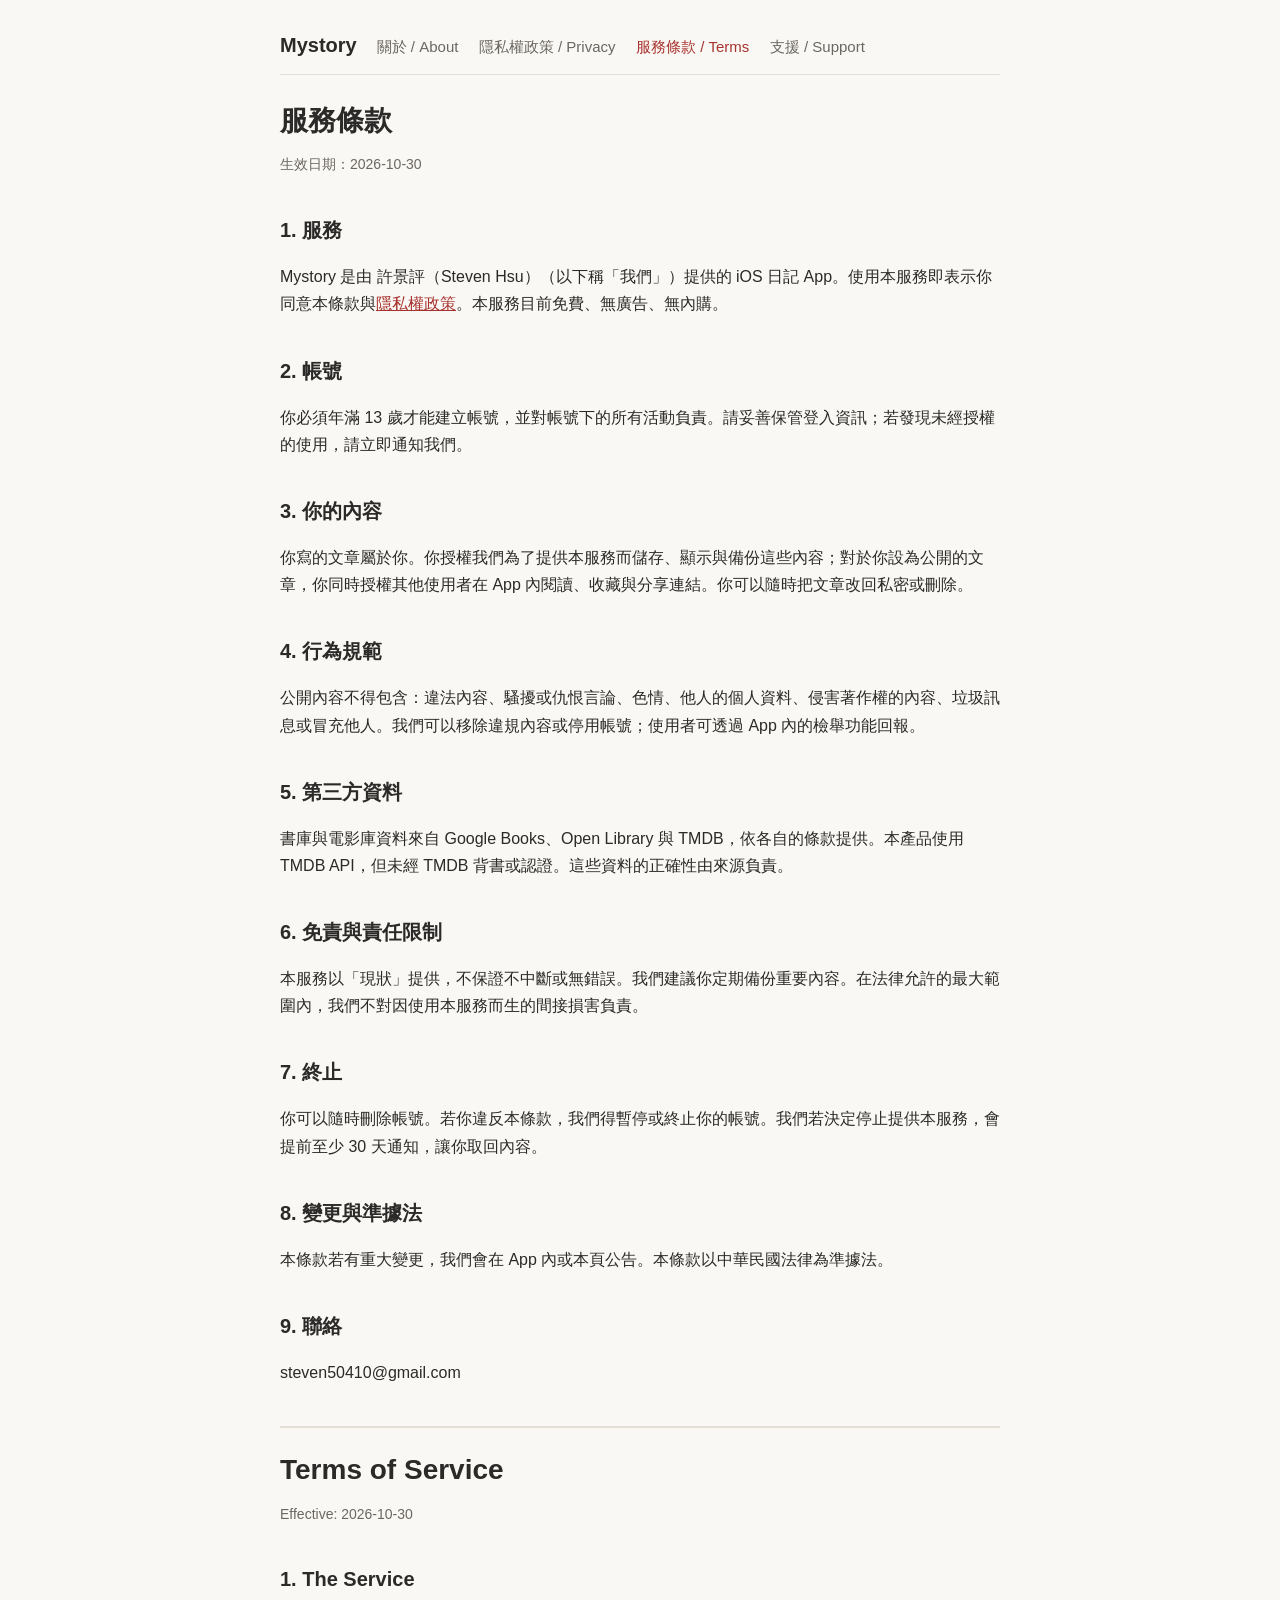
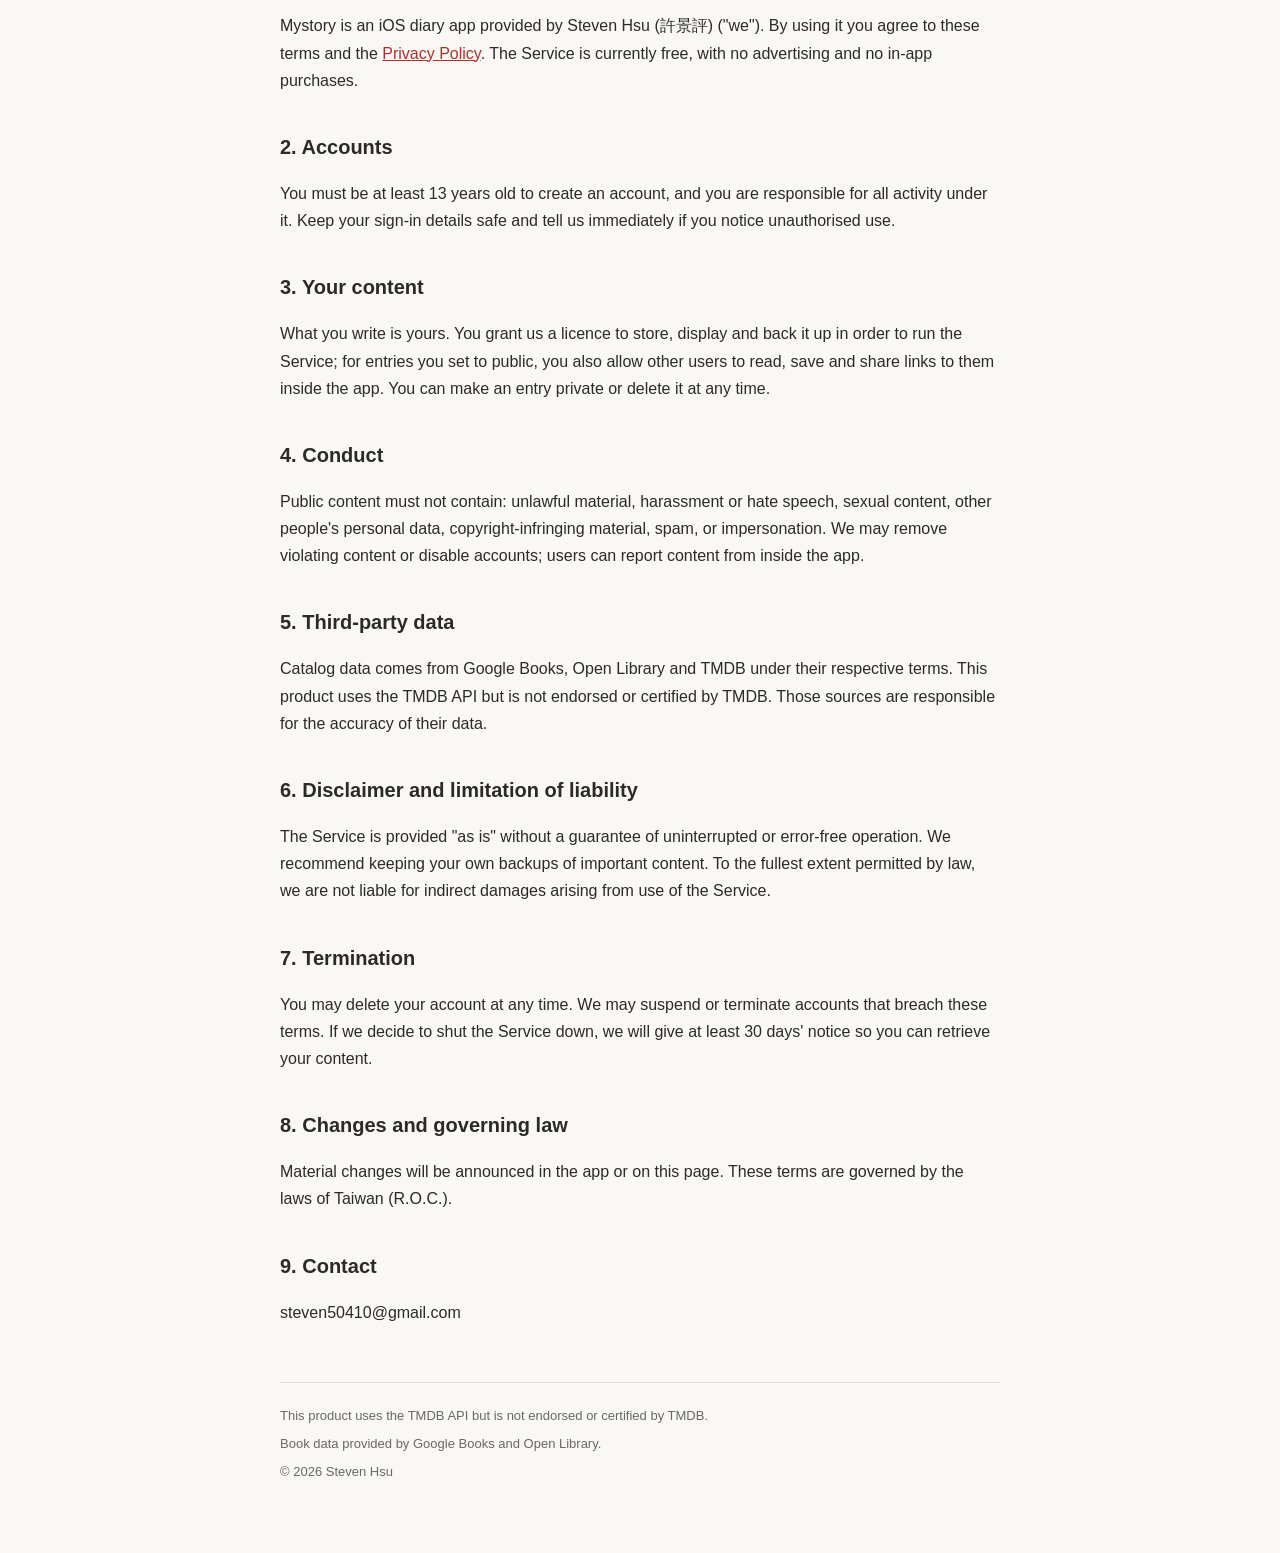
==== terms.html @ a984b12b "init." ====
<!doctype html>
<html lang="zh-Hant">
<head>
<meta charset="utf-8">
<meta name="viewport" content="width=device-width, initial-scale=1">
<title>Mystory — 服務條款 / Terms of Service</title>
<link rel="stylesheet" href="style.css">
</head>
<body>
<header>
  <a class="brand" href="index.html">Mystory</a>
  <nav>
    <a href="index.html">關於 / About</a>
    <a href="privacy.html">隱私權政策 / Privacy</a>
    <a href="terms.html" aria-current="page">服務條款 / Terms</a>
    <a href="support.html">支援 / Support</a>
  </nav>
</header>

<main>
<section class="lang" lang="zh-Hant">
  <h1>服務條款</h1>
  <p class="muted">生效日期：2026-10-30</p>

  <h2>1. 服務</h2>
  <p>Mystory 是由 許景評（Steven Hsu）（以下稱「我們」）提供的 iOS 日記 App。使用本服務即表示你同意本條款與<a href="privacy.html">隱私權政策</a>。本服務目前免費、無廣告、無內購。</p>

  <h2>2. 帳號</h2>
  <p>你必須年滿 13 歲才能建立帳號，並對帳號下的所有活動負責。請妥善保管登入資訊；若發現未經授權的使用，請立即通知我們。</p>

  <h2>3. 你的內容</h2>
  <p>你寫的文章屬於你。你授權我們為了提供本服務而儲存、顯示與備份這些內容；對於你設為公開的文章，你同時授權其他使用者在 App 內閱讀、收藏與分享連結。你可以隨時把文章改回私密或刪除。</p>

  <h2>4. 行為規範</h2>
  <p>公開內容不得包含：違法內容、騷擾或仇恨言論、色情、他人的個人資料、侵害著作權的內容、垃圾訊息或冒充他人。我們可以移除違規內容或停用帳號；使用者可透過 App 內的檢舉功能回報。</p>

  <h2>5. 第三方資料</h2>
  <p>書庫與電影庫資料來自 Google Books、Open Library 與 TMDB，依各自的條款提供。本產品使用 TMDB API，但未經 TMDB 背書或認證。這些資料的正確性由來源負責。</p>

  <h2>6. 免責與責任限制</h2>
  <p>本服務以「現狀」提供，不保證不中斷或無錯誤。我們建議你定期備份重要內容。在法律允許的最大範圍內，我們不對因使用本服務而生的間接損害負責。</p>

  <h2>7. 終止</h2>
  <p>你可以隨時刪除帳號。若你違反本條款，我們得暫停或終止你的帳號。我們若決定停止提供本服務，會提前至少 30 天通知，讓你取回內容。</p>

  <h2>8. 變更與準據法</h2>
  <p>本條款若有重大變更，我們會在 App 內或本頁公告。本條款以中華民國法律為準據法。</p>

  <h2>9. 聯絡</h2>
  <p>steven50410@gmail.com</p>
</section>

<section class="lang" lang="en">
  <h1>Terms of Service</h1>
  <p class="muted">Effective: 2026-10-30</p>

  <h2>1. The Service</h2>
  <p>Mystory is an iOS diary app provided by Steven Hsu (許景評) ("we"). By using it you agree to these terms and the <a href="privacy.html">Privacy Policy</a>. The Service is currently free, with no advertising and no in-app purchases.</p>

  <h2>2. Accounts</h2>
  <p>You must be at least 13 years old to create an account, and you are responsible for all activity under it. Keep your sign-in details safe and tell us immediately if you notice unauthorised use.</p>

  <h2>3. Your content</h2>
  <p>What you write is yours. You grant us a licence to store, display and back it up in order to run the Service; for entries you set to public, you also allow other users to read, save and share links to them inside the app. You can make an entry private or delete it at any time.</p>

  <h2>4. Conduct</h2>
  <p>Public content must not contain: unlawful material, harassment or hate speech, sexual content, other people's personal data, copyright-infringing material, spam, or impersonation. We may remove violating content or disable accounts; users can report content from inside the app.</p>

  <h2>5. Third-party data</h2>
  <p>Catalog data comes from Google Books, Open Library and TMDB under their respective terms. This product uses the TMDB API but is not endorsed or certified by TMDB. Those sources are responsible for the accuracy of their data.</p>

  <h2>6. Disclaimer and limitation of liability</h2>
  <p>The Service is provided "as is" without a guarantee of uninterrupted or error-free operation. We recommend keeping your own backups of important content. To the fullest extent permitted by law, we are not liable for indirect damages arising from use of the Service.</p>

  <h2>7. Termination</h2>
  <p>You may delete your account at any time. We may suspend or terminate accounts that breach these terms. If we decide to shut the Service down, we will give at least 30 days' notice so you can retrieve your content.</p>

  <h2>8. Changes and governing law</h2>
  <p>Material changes will be announced in the app or on this page. These terms are governed by the laws of Taiwan (R.O.C.).</p>

  <h2>9. Contact</h2>
  <p>steven50410@gmail.com</p>
</section>
</main>

<footer>
  <p>This product uses the TMDB API but is not endorsed or certified by TMDB.</p>
  <p>Book data provided by Google Books and Open Library.</p>
  <p>© 2026 Steven Hsu</p>
</footer>
</body>
</html>
---- style.css ----
:root {
  --ink: #2b2a28;
  --muted: #6b6761;
  --paper: #faf8f4;
  --line: #e4dfd6;
  --seal: #a8322e;
  --max: 720px;
}
@media (prefers-color-scheme: dark) {
  :root { --ink: #ece8e1; --muted: #a39d94; --paper: #1d1c1a; --line: #3a3733; --seal: #d9534f; }
}
* { box-sizing: border-box; }
html { color-scheme: light dark; }
body {
  margin: 0;
  padding: 0 20px 64px;
  background: var(--paper);
  color: var(--ink);
  font: 16px/1.7 -apple-system, "SF Pro Text", "PingFang TC", "Noto Sans TC", "Helvetica Neue", Arial, sans-serif;
}
header, main, footer { max-width: var(--max); margin: 0 auto; }
header { padding: 28px 0 12px; border-bottom: 1px solid var(--line); display: flex; flex-wrap: wrap; gap: 8px 20px; align-items: baseline; }
header .brand { font-weight: 700; font-size: 20px; color: var(--ink); text-decoration: none; }
header nav a { color: var(--muted); text-decoration: none; margin-right: 16px; font-size: 15px; }
header nav a:hover, header nav a[aria-current] { color: var(--seal); }
main { padding-top: 28px; }
h1 { font-size: 28px; line-height: 1.3; margin: 0 0 6px; }
h2 { font-size: 20px; margin: 36px 0 8px; }
h3 { font-size: 16px; margin: 20px 0 4px; }
p, li { color: var(--ink); }
.muted { color: var(--muted); font-size: 14px; }
a { color: var(--seal); }
table { border-collapse: collapse; width: 100%; margin: 8px 0 12px; font-size: 15px; }
th, td { text-align: left; vertical-align: top; padding: 8px 10px; border-bottom: 1px solid var(--line); }
th { color: var(--muted); font-weight: 600; }
.lang { margin: 40px 0 0; padding-top: 24px; border-top: 2px solid var(--line); }
.lang:first-of-type { margin-top: 0; padding-top: 0; border-top: 0; }
.todo { background: rgba(168, 50, 46, .08); border-left: 3px solid var(--seal); padding: 2px 8px; }
footer { margin-top: 56px; padding-top: 16px; border-top: 1px solid var(--line); font-size: 13px; color: var(--muted); }
footer p { margin: 6px 0; color: var(--muted); }
@media (max-width: 480px) { body { font-size: 15px; } h1 { font-size: 24px; } }
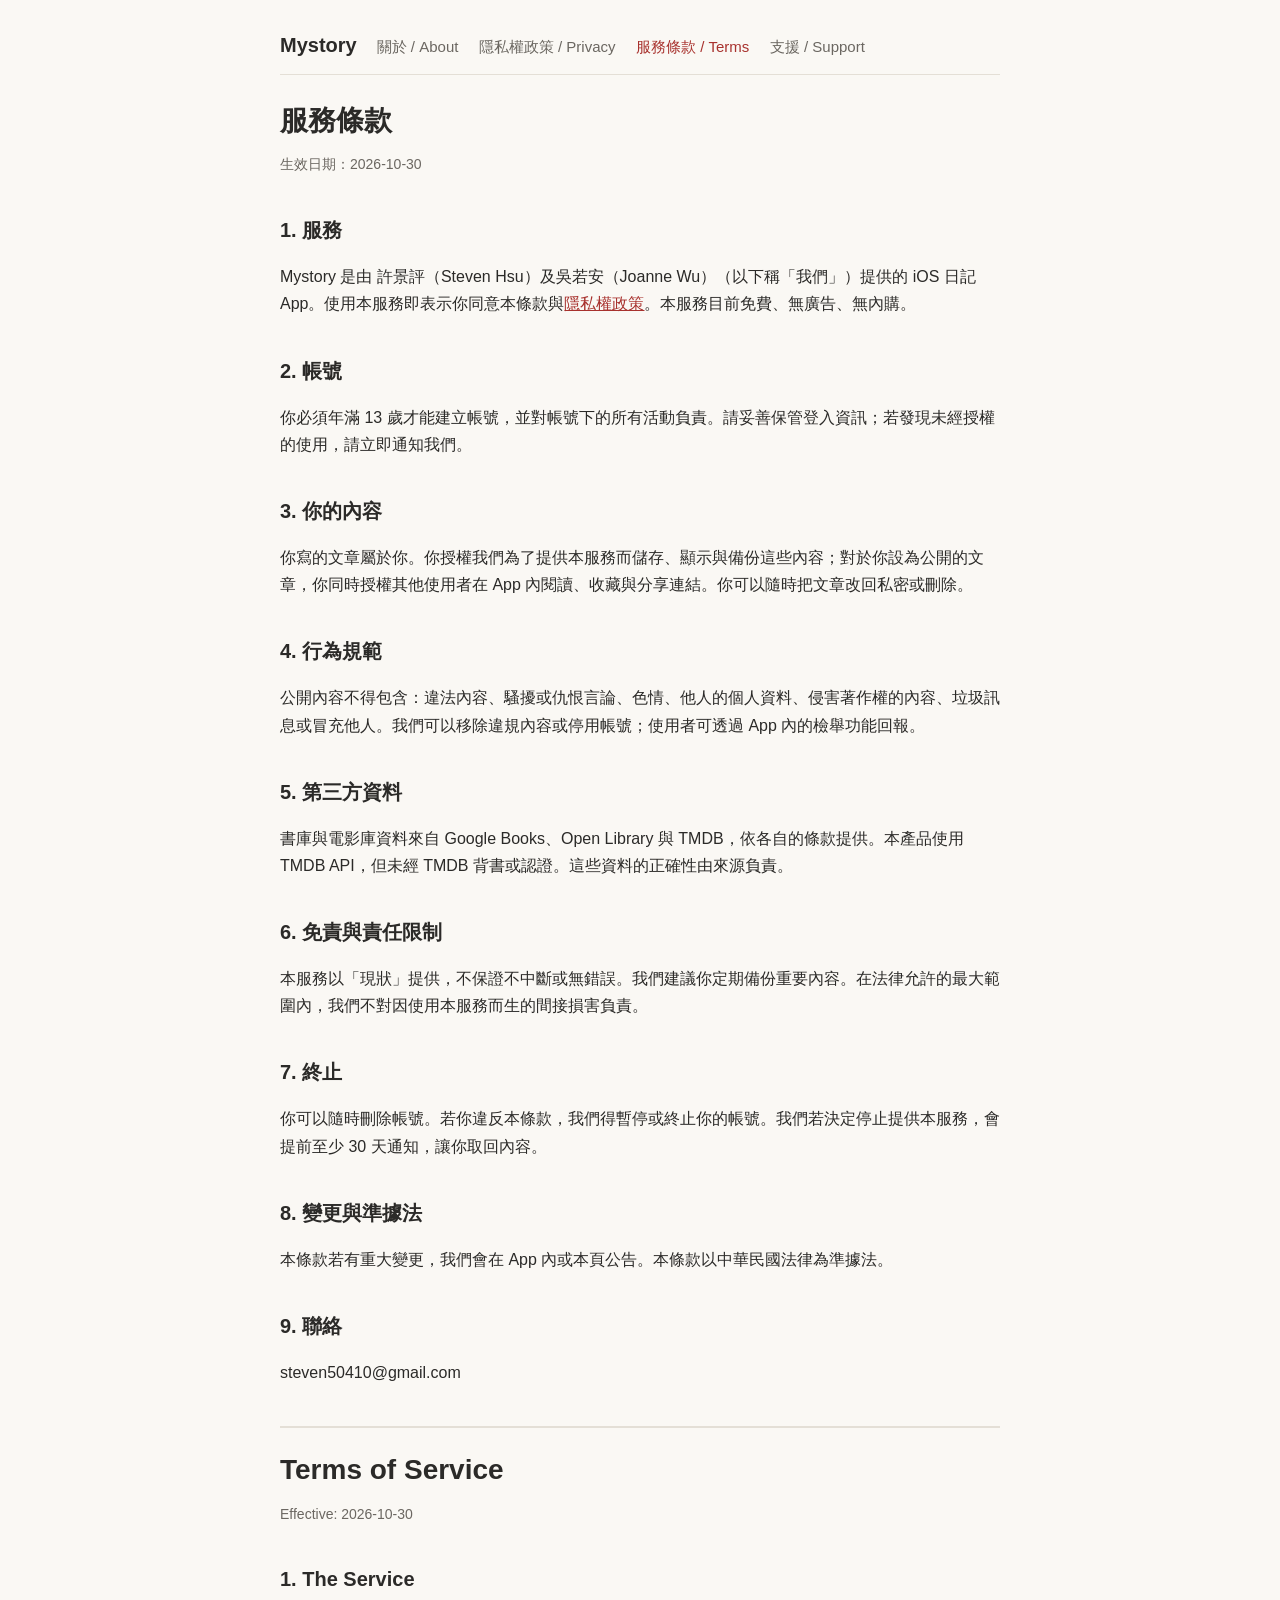
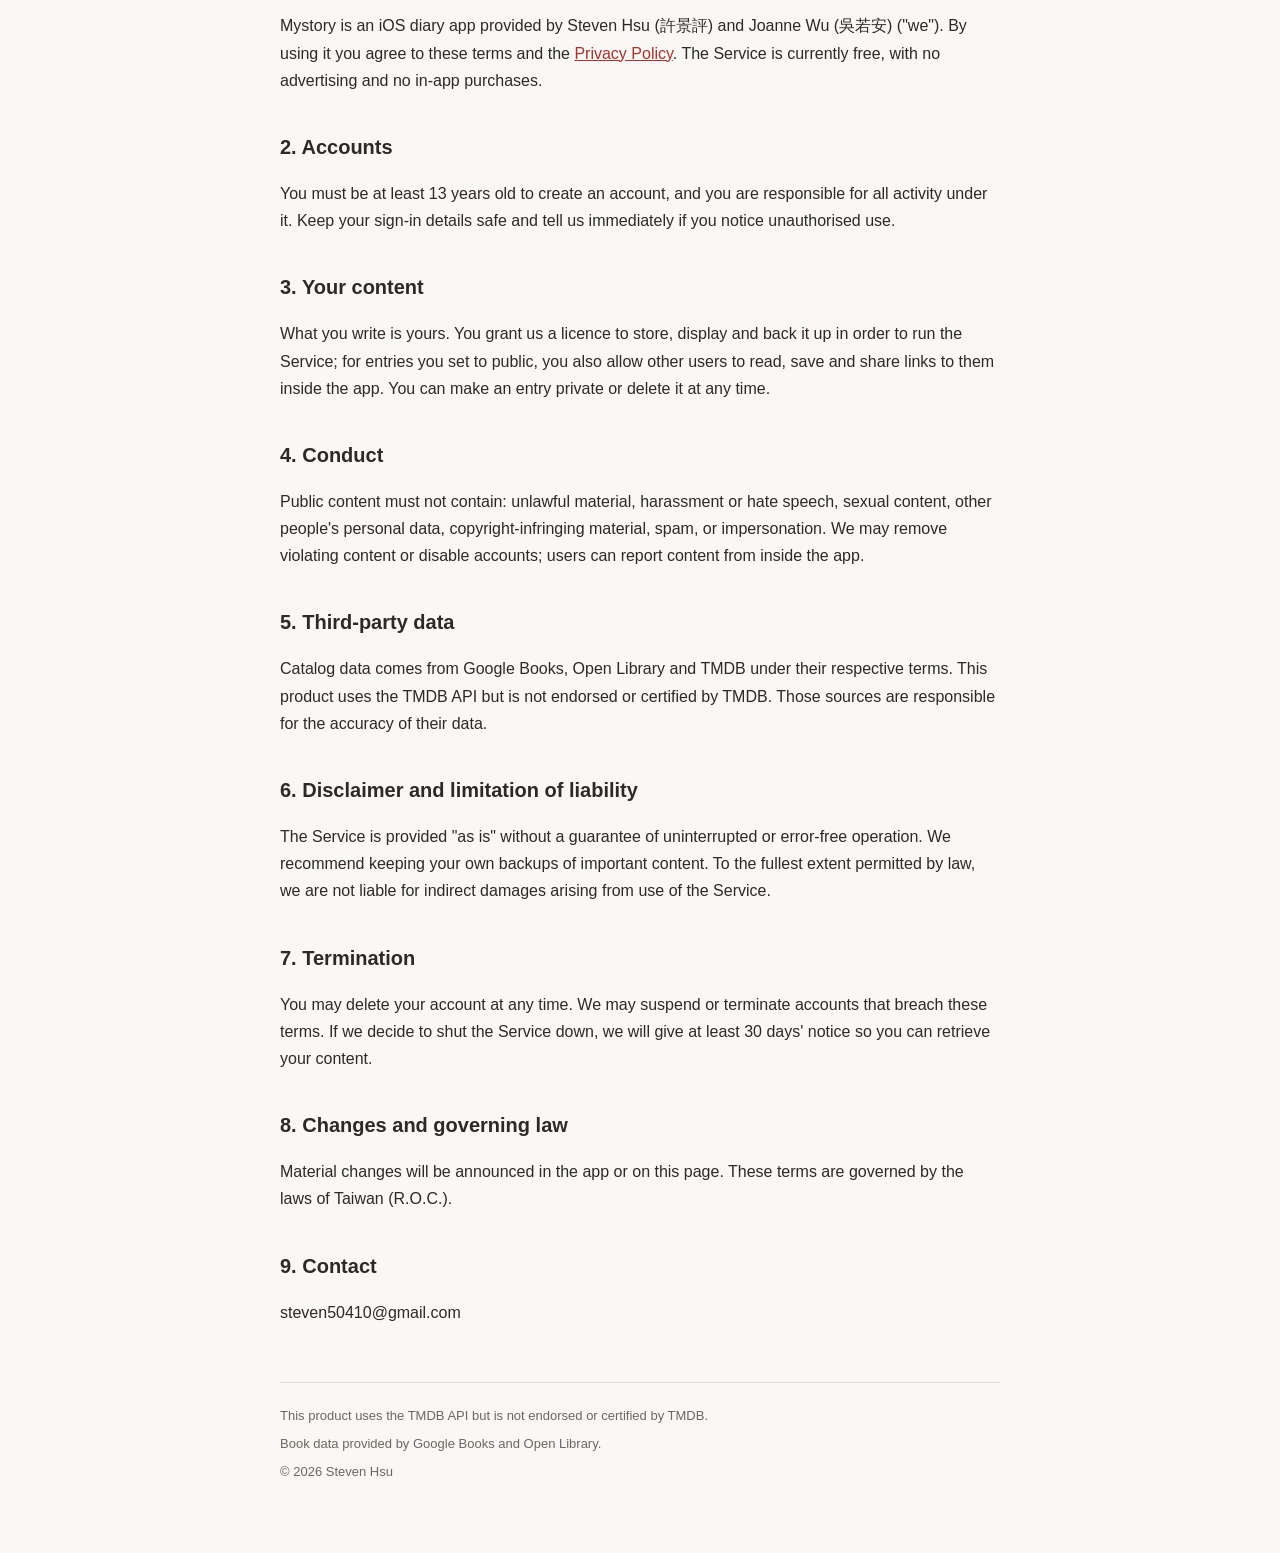
==== commit 4b6ebe0e: "modify. creators" ====
--- a/terms.html
+++ b/terms.html
@@ -23,7 +23,7 @@
   <p class="muted">生效日期：2026-10-30</p>
 
   <h2>1. 服務</h2>
-  <p>Mystory 是由 許景評（Steven Hsu）（以下稱「我們」）提供的 iOS 日記 App。使用本服務即表示你同意本條款與<a href="privacy.html">隱私權政策</a>。本服務目前免費、無廣告、無內購。</p>
+  <p>Mystory 是由 許景評（Steven Hsu）及吳若安（Joanne Wu）（以下稱「我們」）提供的 iOS 日記 App。使用本服務即表示你同意本條款與<a href="privacy.html">隱私權政策</a>。本服務目前免費、無廣告、無內購。</p>
 
   <h2>2. 帳號</h2>
   <p>你必須年滿 13 歲才能建立帳號，並對帳號下的所有活動負責。請妥善保管登入資訊；若發現未經授權的使用，請立即通知我們。</p>
@@ -55,7 +55,7 @@
   <p class="muted">Effective: 2026-10-30</p>
 
   <h2>1. The Service</h2>
-  <p>Mystory is an iOS diary app provided by Steven Hsu (許景評) ("we"). By using it you agree to these terms and the <a href="privacy.html">Privacy Policy</a>. The Service is currently free, with no advertising and no in-app purchases.</p>
+  <p>Mystory is an iOS diary app provided by Steven Hsu (許景評) and Joanne Wu (吳若安) ("we"). By using it you agree to these terms and the <a href="privacy.html">Privacy Policy</a>. The Service is currently free, with no advertising and no in-app purchases.</p>
 
   <h2>2. Accounts</h2>
   <p>You must be at least 13 years old to create an account, and you are responsible for all activity under it. Keep your sign-in details safe and tell us immediately if you notice unauthorised use.</p>
